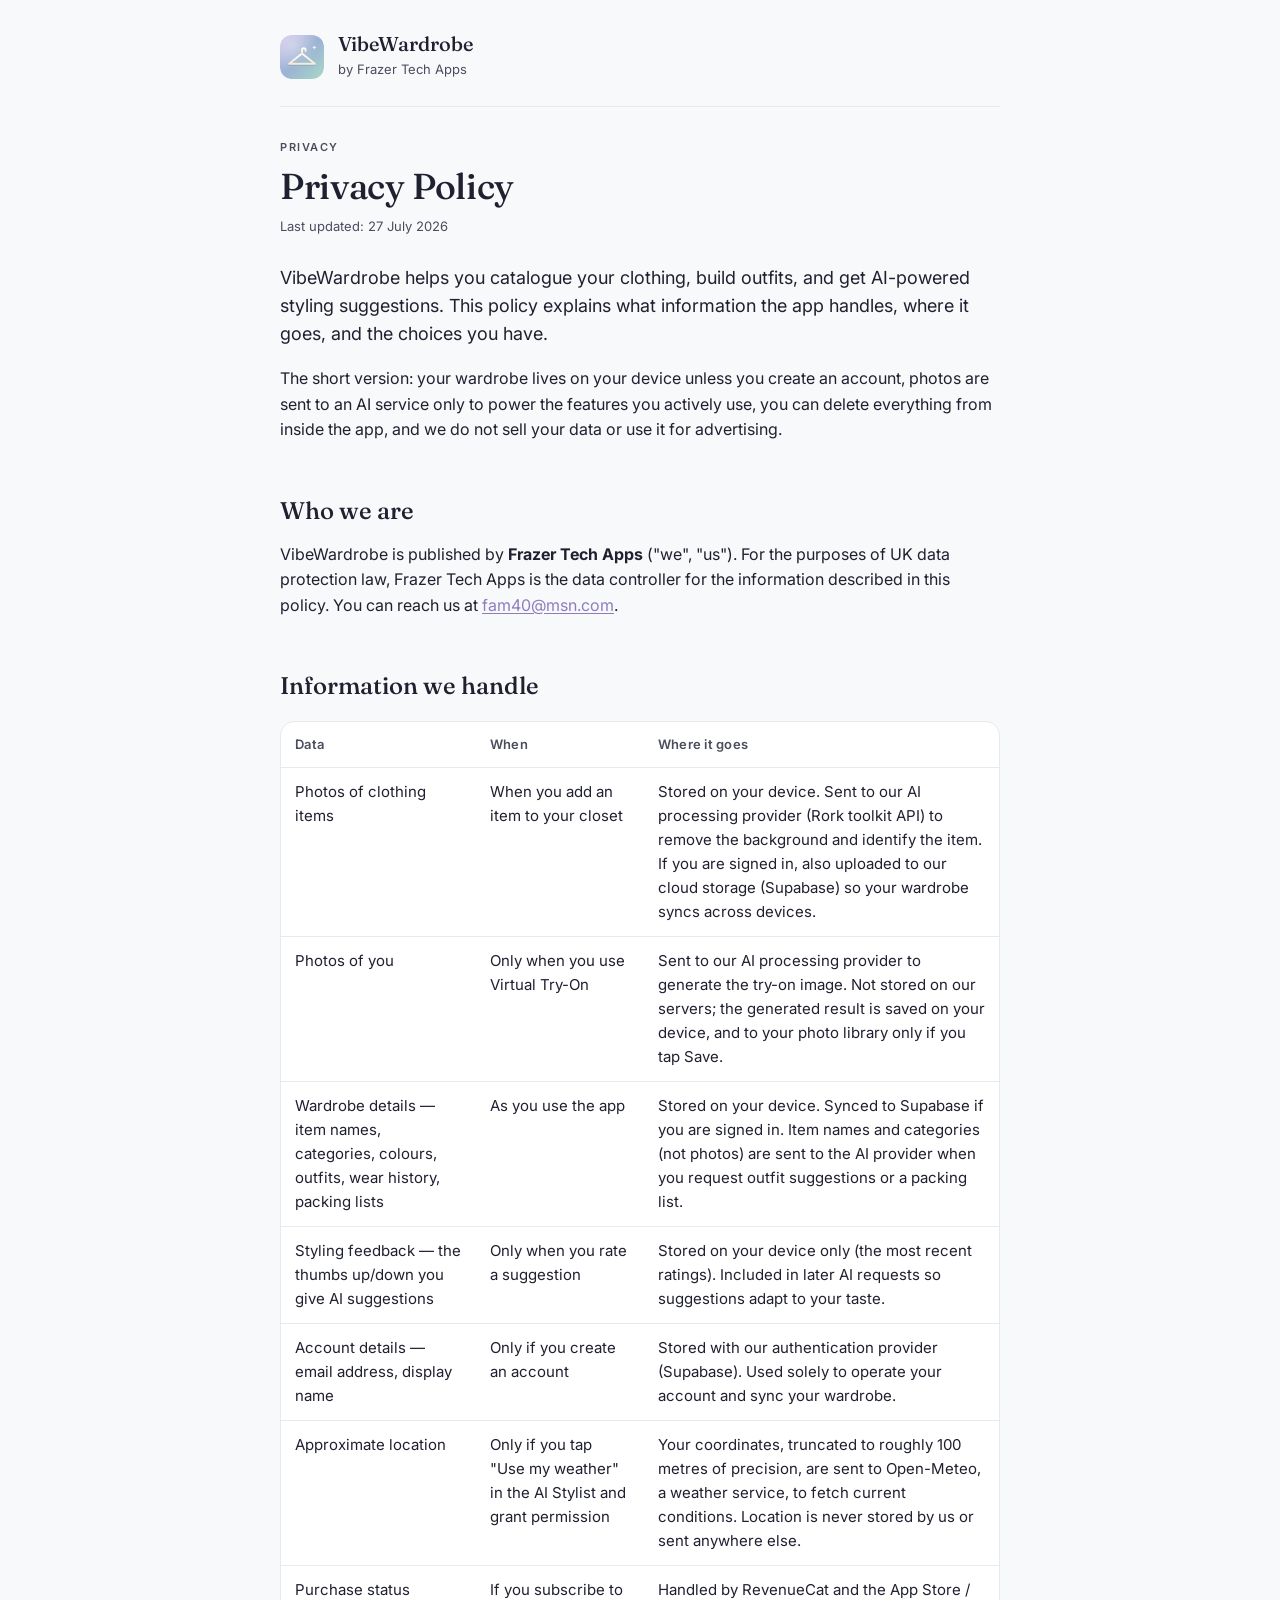
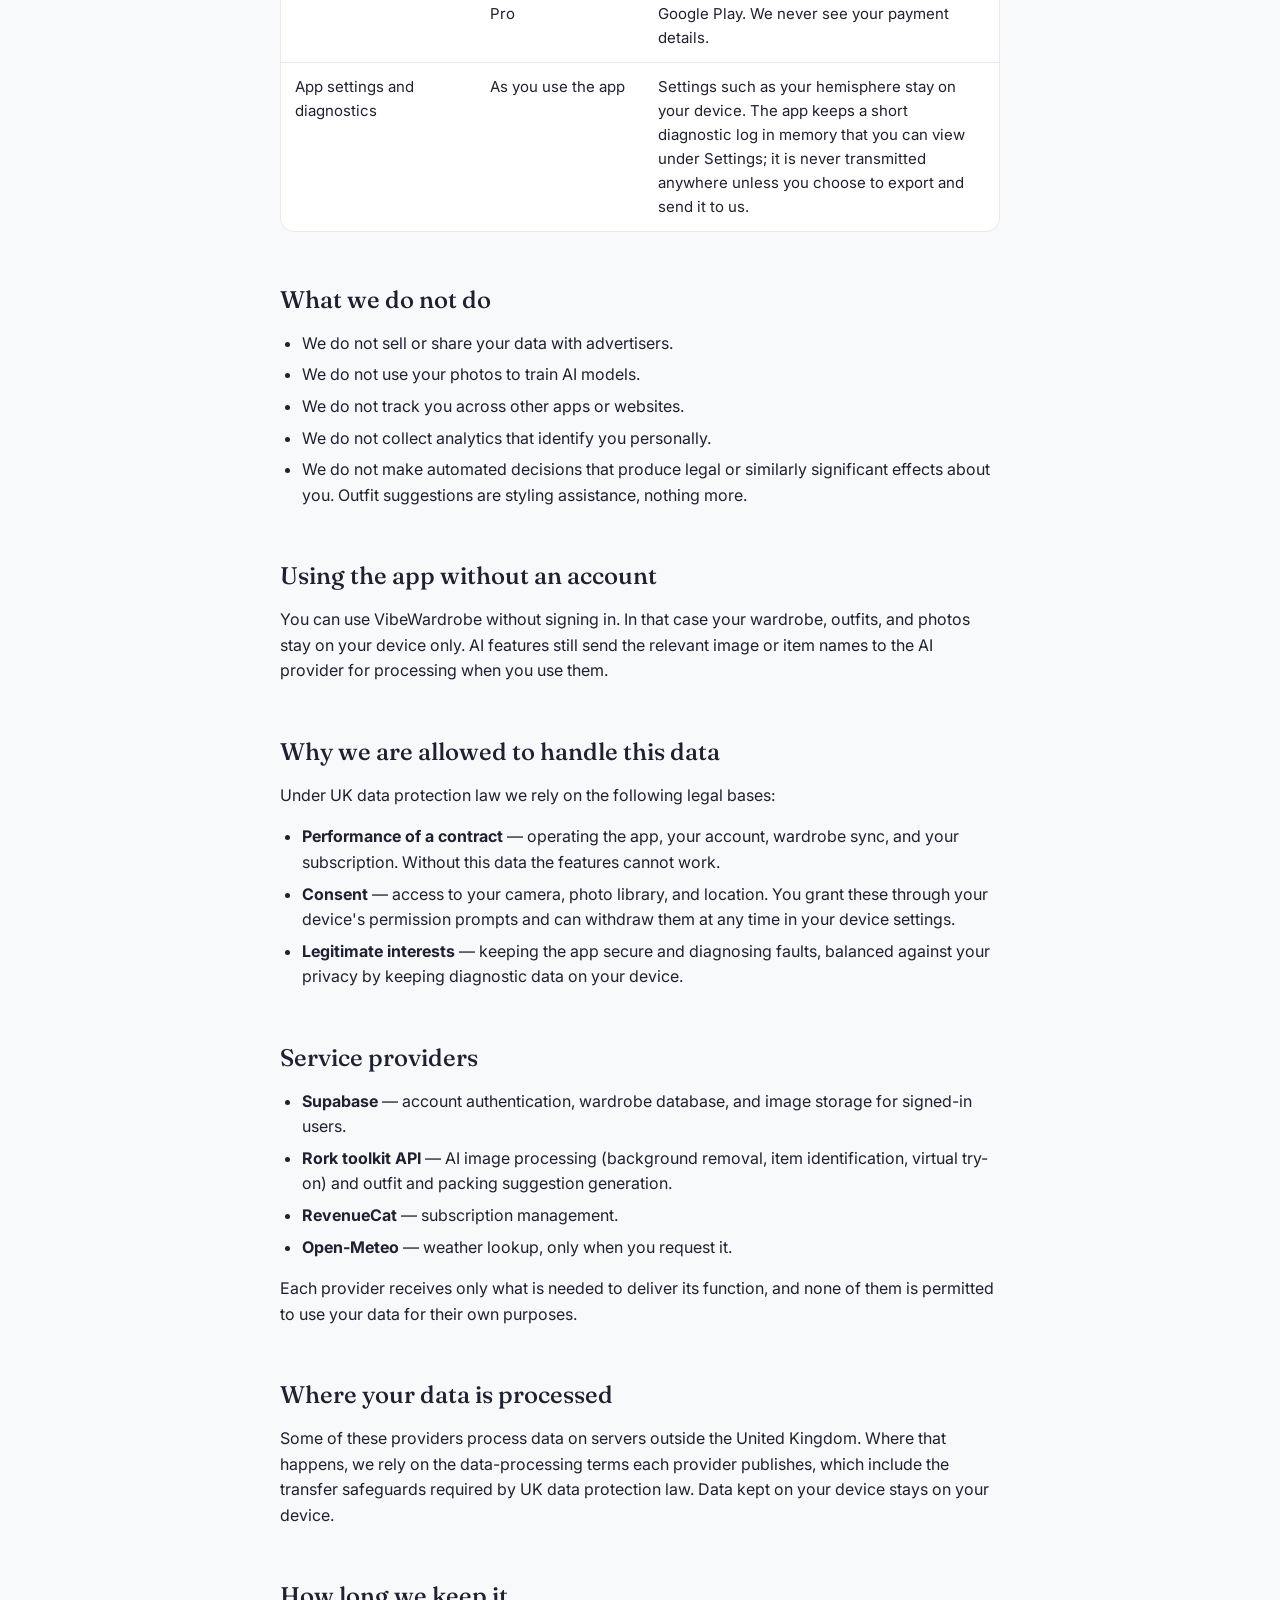
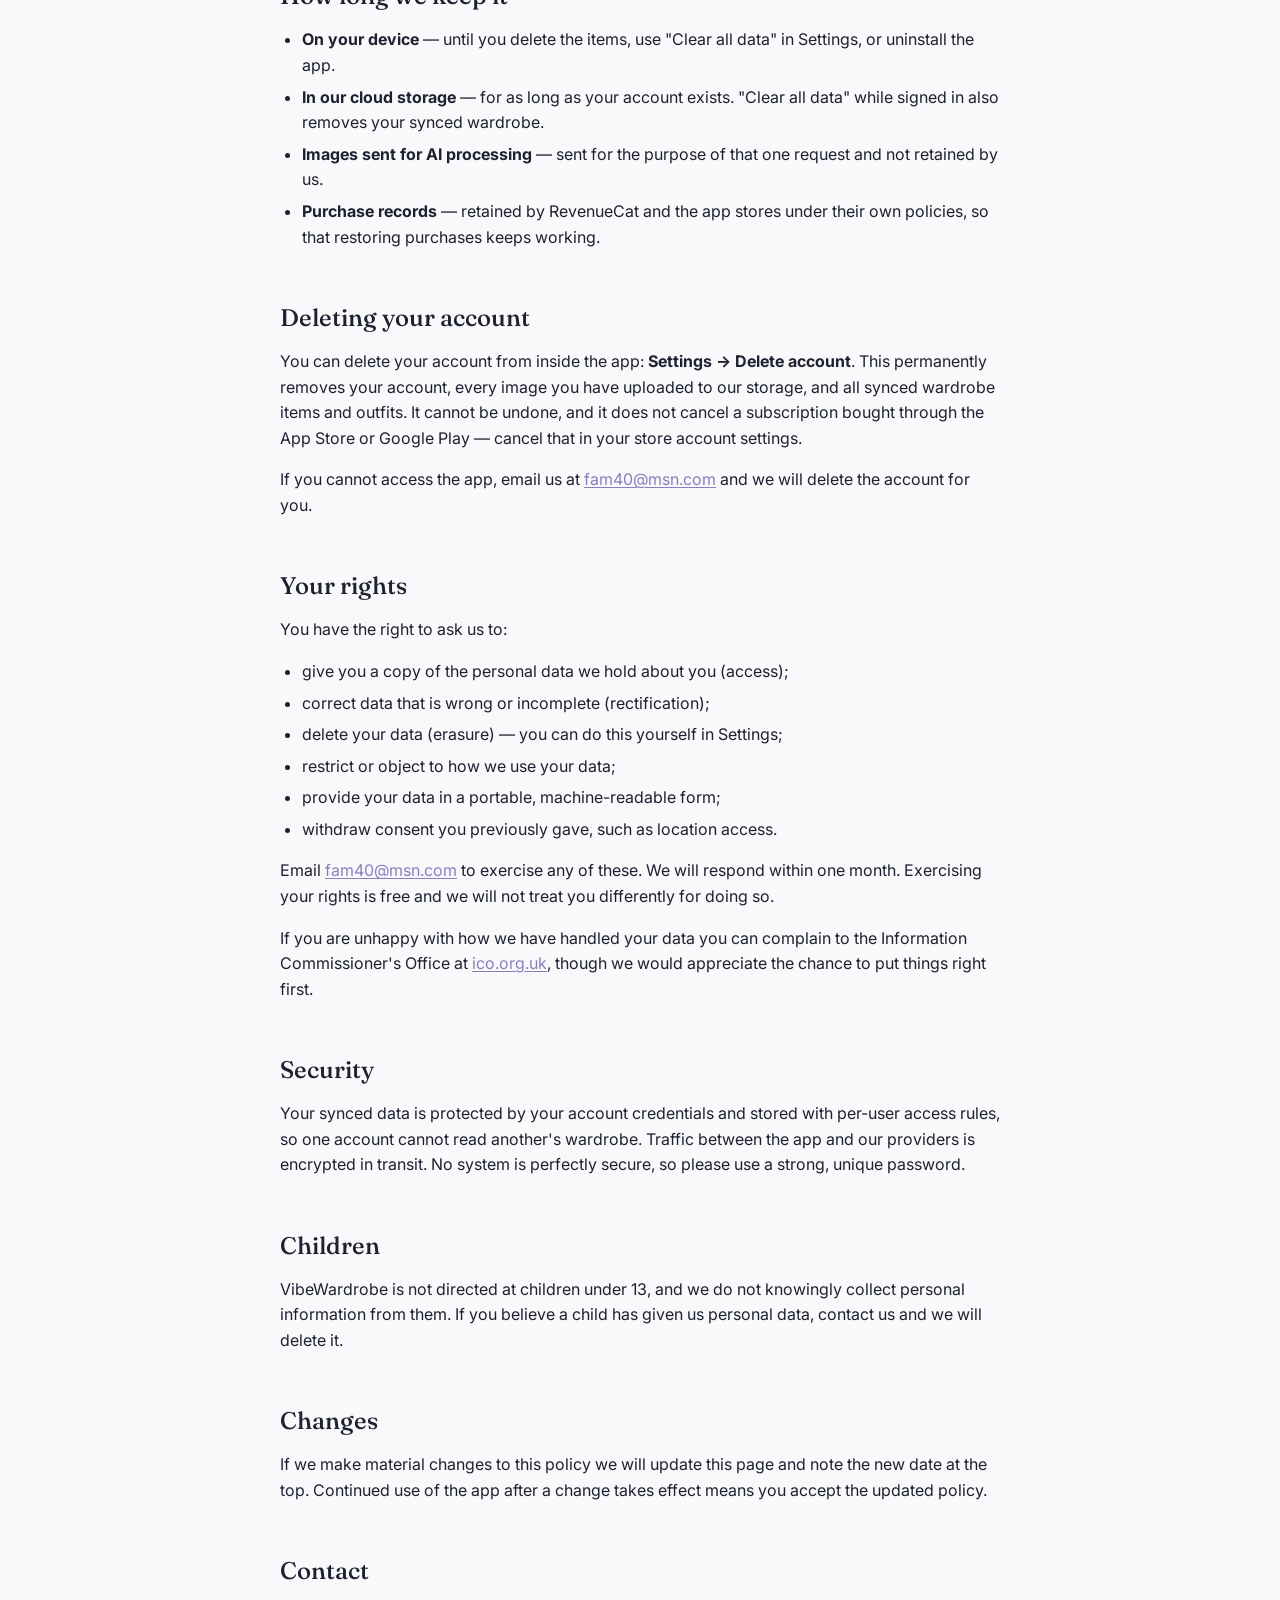
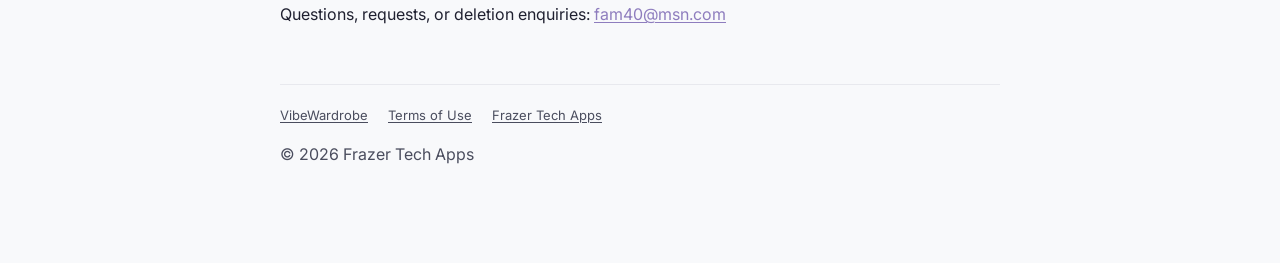
==== vibewardrobe/privacy.html @ 7912d41c "Publish VibeWardrobe legal documents as GitHub Pages Sets frazertechapps up as the document site for" ====
<!DOCTYPE html>
<html lang="en-GB">
<head>
<meta charset="utf-8">
<meta name="viewport" content="width=device-width, initial-scale=1">
<title>VibeWardrobe — Privacy Policy</title>
<meta name="description" content="How the VibeWardrobe app handles your photos, wardrobe data, and account information.">
<link rel="icon" href="../assets/vibewardrobe-icon.svg" type="image/svg+xml">
<link rel="alternate icon" href="../assets/vibewardrobe-icon-64.png">
<link rel="preconnect" href="https://fonts.googleapis.com">
<link rel="preconnect" href="https://fonts.gstatic.com" crossorigin>
<link href="https://fonts.googleapis.com/css2?family=Fraunces:opsz,wght@9..144,400;9..144,500;9..144,600&family=Inter:wght@400;500;600&display=swap" rel="stylesheet">
<link rel="stylesheet" href="../assets/style.css">
</head>
<body>
<div class="wrap">

<header class="masthead">
  <img src="../assets/vibewardrobe-icon.svg" alt="">
  <div class="titles">
    <a href="./"><span class="app">VibeWardrobe</span></a>
    <span class="publisher">by Frazer Tech Apps</span>
  </div>
</header>

<p class="eyebrow">Privacy</p>
<h1>Privacy Policy</h1>
<p class="updated">Last updated: 27 July 2026</p>

<p class="lede">VibeWardrobe helps you catalogue your clothing, build outfits, and get AI-powered styling suggestions. This policy explains what information the app handles, where it goes, and the choices you have.</p>

<p>The short version: your wardrobe lives on your device unless you create an account, photos are sent to an AI service only to power the features you actively use, you can delete everything from inside the app, and we do not sell your data or use it for advertising.</p>

<h2>Who we are</h2>
<p>VibeWardrobe is published by <strong>Frazer Tech Apps</strong> ("we", "us"). For the purposes of UK data protection law, Frazer Tech Apps is the data controller for the information described in this policy. You can reach us at <a href="mailto:fam40@msn.com">fam40@msn.com</a>.</p>

<h2>Information we handle</h2>
<div class="table-scroll">
<table>
  <tr><th>Data</th><th>When</th><th>Where it goes</th></tr>
  <tr>
    <td>Photos of clothing items</td>
    <td>When you add an item to your closet</td>
    <td>Stored on your device. Sent to our AI processing provider (Rork toolkit API) to remove the background and identify the item. If you are signed in, also uploaded to our cloud storage (Supabase) so your wardrobe syncs across devices.</td>
  </tr>
  <tr>
    <td>Photos of you</td>
    <td>Only when you use Virtual Try-On</td>
    <td>Sent to our AI processing provider to generate the try-on image. Not stored on our servers; the generated result is saved on your device, and to your photo library only if you tap Save.</td>
  </tr>
  <tr>
    <td>Wardrobe details — item names, categories, colours, outfits, wear history, packing lists</td>
    <td>As you use the app</td>
    <td>Stored on your device. Synced to Supabase if you are signed in. Item names and categories (not photos) are sent to the AI provider when you request outfit suggestions or a packing list.</td>
  </tr>
  <tr>
    <td>Styling feedback — the thumbs up/down you give AI suggestions</td>
    <td>Only when you rate a suggestion</td>
    <td>Stored on your device only (the most recent ratings). Included in later AI requests so suggestions adapt to your taste.</td>
  </tr>
  <tr>
    <td>Account details — email address, display name</td>
    <td>Only if you create an account</td>
    <td>Stored with our authentication provider (Supabase). Used solely to operate your account and sync your wardrobe.</td>
  </tr>
  <tr>
    <td>Approximate location</td>
    <td>Only if you tap "Use my weather" in the AI Stylist and grant permission</td>
    <td>Your coordinates, truncated to roughly 100 metres of precision, are sent to Open-Meteo, a weather service, to fetch current conditions. Location is never stored by us or sent anywhere else.</td>
  </tr>
  <tr>
    <td>Purchase status</td>
    <td>If you subscribe to Pro</td>
    <td>Handled by RevenueCat and the App Store / Google Play. We never see your payment details.</td>
  </tr>
  <tr>
    <td>App settings and diagnostics</td>
    <td>As you use the app</td>
    <td>Settings such as your hemisphere stay on your device. The app keeps a short diagnostic log in memory that you can view under Settings; it is never transmitted anywhere unless you choose to export and send it to us.</td>
  </tr>
</table>
</div>

<h2>What we do not do</h2>
<ul>
  <li>We do not sell or share your data with advertisers.</li>
  <li>We do not use your photos to train AI models.</li>
  <li>We do not track you across other apps or websites.</li>
  <li>We do not collect analytics that identify you personally.</li>
  <li>We do not make automated decisions that produce legal or similarly significant effects about you. Outfit suggestions are styling assistance, nothing more.</li>
</ul>

<h2>Using the app without an account</h2>
<p>You can use VibeWardrobe without signing in. In that case your wardrobe, outfits, and photos stay on your device only. AI features still send the relevant image or item names to the AI provider for processing when you use them.</p>

<h2>Why we are allowed to handle this data</h2>
<p>Under UK data protection law we rely on the following legal bases:</p>
<ul>
  <li><strong>Performance of a contract</strong> — operating the app, your account, wardrobe sync, and your subscription. Without this data the features cannot work.</li>
  <li><strong>Consent</strong> — access to your camera, photo library, and location. You grant these through your device's permission prompts and can withdraw them at any time in your device settings.</li>
  <li><strong>Legitimate interests</strong> — keeping the app secure and diagnosing faults, balanced against your privacy by keeping diagnostic data on your device.</li>
</ul>

<h2>Service providers</h2>
<ul>
  <li><strong>Supabase</strong> — account authentication, wardrobe database, and image storage for signed-in users.</li>
  <li><strong>Rork toolkit API</strong> — AI image processing (background removal, item identification, virtual try-on) and outfit and packing suggestion generation.</li>
  <li><strong>RevenueCat</strong> — subscription management.</li>
  <li><strong>Open-Meteo</strong> — weather lookup, only when you request it.</li>
</ul>
<p>Each provider receives only what is needed to deliver its function, and none of them is permitted to use your data for their own purposes.</p>

<h2>Where your data is processed</h2>
<p>Some of these providers process data on servers outside the United Kingdom. Where that happens, we rely on the data-processing terms each provider publishes, which include the transfer safeguards required by UK data protection law. Data kept on your device stays on your device.</p>

<h2>How long we keep it</h2>
<ul>
  <li><strong>On your device</strong> — until you delete the items, use "Clear all data" in Settings, or uninstall the app.</li>
  <li><strong>In our cloud storage</strong> — for as long as your account exists. "Clear all data" while signed in also removes your synced wardrobe.</li>
  <li><strong>Images sent for AI processing</strong> — sent for the purpose of that one request and not retained by us.</li>
  <li><strong>Purchase records</strong> — retained by RevenueCat and the app stores under their own policies, so that restoring purchases keeps working.</li>
</ul>

<h2>Deleting your account</h2>
<p>You can delete your account from inside the app: <strong>Settings → Delete account</strong>. This permanently removes your account, every image you have uploaded to our storage, and all synced wardrobe items and outfits. It cannot be undone, and it does not cancel a subscription bought through the App Store or Google Play — cancel that in your store account settings.</p>
<p>If you cannot access the app, email us at <a href="mailto:fam40@msn.com">fam40@msn.com</a> and we will delete the account for you.</p>

<h2>Your rights</h2>
<p>You have the right to ask us to:</p>
<ul>
  <li>give you a copy of the personal data we hold about you (access);</li>
  <li>correct data that is wrong or incomplete (rectification);</li>
  <li>delete your data (erasure) — you can do this yourself in Settings;</li>
  <li>restrict or object to how we use your data;</li>
  <li>provide your data in a portable, machine-readable form;</li>
  <li>withdraw consent you previously gave, such as location access.</li>
</ul>
<p>Email <a href="mailto:fam40@msn.com">fam40@msn.com</a> to exercise any of these. We will respond within one month. Exercising your rights is free and we will not treat you differently for doing so.</p>
<p>If you are unhappy with how we have handled your data you can complain to the Information Commissioner's Office at <a href="https://ico.org.uk/make-a-complaint/">ico.org.uk</a>, though we would appreciate the chance to put things right first.</p>

<h2>Security</h2>
<p>Your synced data is protected by your account credentials and stored with per-user access rules, so one account cannot read another's wardrobe. Traffic between the app and our providers is encrypted in transit. No system is perfectly secure, so please use a strong, unique password.</p>

<h2>Children</h2>
<p>VibeWardrobe is not directed at children under 13, and we do not knowingly collect personal information from them. If you believe a child has given us personal data, contact us and we will delete it.</p>

<h2>Changes</h2>
<p>If we make material changes to this policy we will update this page and note the new date at the top. Continued use of the app after a change takes effect means you accept the updated policy.</p>

<h2>Contact</h2>
<p>Questions, requests, or deletion enquiries: <a href="mailto:fam40@msn.com">fam40@msn.com</a></p>

<footer class="footer">
  <nav>
    <a href="./">VibeWardrobe</a>
    <a href="./terms.html">Terms of Use</a>
    <a href="../">Frazer Tech Apps</a>
  </nav>
  <p>© 2026 Frazer Tech Apps</p>
</footer>

</div>
</body>
</html>
---- assets/style.css ----
/*
 * Shared styling for the Frazer Tech Apps document site.
 *
 * Palette and type scale follow the VibeWardrobe brand reference
 * (rork-vibewardrobe/BRANDING.md). Fonts are loaded from Google Fonts
 * where available and fall back to system faces everywhere else, so the
 * pages stay readable offline and in App Store review tooling.
 */

:root {
  color-scheme: light dark;

  --vw-lavender-300: #B8A9D9;
  --vw-lavender-500: #8E7DBE;
  --vw-lavender-700: #6A5C95;
  --vw-mint-200: #B8DDD0;
  --vw-cream-50: #FFFDF7;
  --vw-cream-100: #F5EFE0;

  --vw-ink: #1F2030;
  --vw-slate: #4A4D5E;
  --vw-cloud: #E8E9EE;
  --vw-snow: #F8F9FB;
  --vw-white: #FFFFFF;

  --vw-font-display: "Fraunces", "Cormorant Garamond", Georgia, serif;
  --vw-font-body: "Inter", system-ui, -apple-system, "Segoe UI", Roboto, sans-serif;

  --vw-bg: var(--vw-snow);
  --vw-surface: var(--vw-white);
  --vw-text: var(--vw-ink);
  --vw-text-muted: var(--vw-slate);
  --vw-border: var(--vw-cloud);
  --vw-accent: var(--vw-lavender-500);
  --vw-gradient: linear-gradient(135deg, #D4C5EC 0%, #9BB3D4 50%, #A8D9C7 100%);

  --vw-r-md: 14px;
  --vw-r-lg: 22px;
  --vw-r-pill: 999px;
  --vw-shadow-1: 0 1px 2px rgba(31, 32, 48, .06), 0 2px 6px rgba(31, 32, 48, .04);
}

@media (prefers-color-scheme: dark) {
  :root {
    --vw-bg: #14151E;
    --vw-surface: #1F2030;
    --vw-text: #F5EFE0;
    --vw-text-muted: #A8AAB8;
    --vw-border: #2D2E3F;
    --vw-accent: var(--vw-lavender-300);
    --vw-gradient: linear-gradient(135deg, #3A3450 0%, #2A3A52 50%, #2D4A44 100%);
    --vw-shadow-1: 0 1px 2px rgba(0, 0, 0, .3), 0 2px 6px rgba(0, 0, 0, .2);
  }
}

*, *::before, *::after { box-sizing: border-box; }

body {
  margin: 0;
  font-family: var(--vw-font-body);
  font-size: 16px;
  line-height: 1.6;
  color: var(--vw-text);
  background: var(--vw-bg);
  -webkit-font-smoothing: antialiased;
}

.wrap {
  max-width: 760px;
  margin: 0 auto;
  padding: 32px 20px 80px;
}

/* ---------- Header ---------- */

.masthead {
  display: flex;
  align-items: center;
  gap: 14px;
  padding-bottom: 24px;
  margin-bottom: 32px;
  border-bottom: 1px solid var(--vw-border);
}

.masthead img {
  width: 44px;
  height: 44px;
  border-radius: 12px;
  flex-shrink: 0;
}

.masthead .titles { min-width: 0; }

.masthead .app {
  font-family: var(--vw-font-display);
  font-size: 20px;
  font-weight: 500;
  line-height: 1.2;
  display: block;
}

.masthead .publisher {
  font-size: 13px;
  color: var(--vw-text-muted);
}

.masthead a { color: inherit; text-decoration: none; }
.masthead a:hover { color: var(--vw-accent); }

/* ---------- Typography ---------- */

h1 {
  font-family: var(--vw-font-display);
  font-size: 36px;
  font-weight: 500;
  line-height: 1.15;
  letter-spacing: -0.01em;
  margin: 0 0 8px;
}

h2 {
  font-family: var(--vw-font-display);
  font-size: 24px;
  font-weight: 500;
  line-height: 1.25;
  margin: 2.2em 0 0.6em;
}

h3 {
  font-family: var(--vw-font-body);
  font-size: 17px;
  font-weight: 600;
  margin: 1.8em 0 0.4em;
}

p, li { font-size: 16px; }
ul, ol { padding-left: 22px; }
li { margin-bottom: 6px; }

a { color: var(--vw-accent); text-underline-offset: 2px; }
a:hover { color: var(--vw-lavender-700); }

@media (prefers-color-scheme: dark) {
  a:hover { color: var(--vw-cream-100); }
}

.updated {
  color: var(--vw-text-muted);
  font-size: 13px;
  margin: 0 0 28px;
}

.lede {
  font-size: 18px;
  line-height: 1.55;
  color: var(--vw-text);
}

.eyebrow {
  font-size: 11px;
  font-weight: 600;
  letter-spacing: 0.14em;
  text-transform: uppercase;
  color: var(--vw-text-muted);
  margin: 0 0 10px;
}

/* ---------- Tables ---------- */

.table-scroll {
  overflow-x: auto;
  margin: 20px 0;
  border: 1px solid var(--vw-border);
  border-radius: var(--vw-r-md);
  background: var(--vw-surface);
}

table {
  border-collapse: collapse;
  width: 100%;
  min-width: 520px;
  font-size: 15px;
}

th, td {
  text-align: left;
  padding: 12px 14px;
  border-bottom: 1px solid var(--vw-border);
  vertical-align: top;
}

th {
  font-weight: 600;
  font-size: 13px;
  letter-spacing: 0.02em;
  color: var(--vw-text-muted);
}

tr:last-child td { border-bottom: none; }

/* ---------- Cards ---------- */

.card {
  display: block;
  padding: 20px 22px;
  border: 1px solid var(--vw-border);
  border-radius: var(--vw-r-lg);
  background: var(--vw-surface);
  box-shadow: var(--vw-shadow-1);
  text-decoration: none;
  color: inherit;
  margin-bottom: 14px;
}

a.card:hover { border-color: var(--vw-accent); }

.card .card-title {
  font-family: var(--vw-font-display);
  font-size: 20px;
  font-weight: 500;
  display: block;
  margin-bottom: 4px;
}

.card p { margin: 0; color: var(--vw-text-muted); font-size: 15px; }

.hero {
  background: var(--vw-gradient);
  border-radius: var(--vw-r-lg);
  padding: 28px 26px;
  margin-bottom: 32px;
  color: var(--vw-ink);
}

@media (prefers-color-scheme: dark) {
  .hero { color: var(--vw-cream-100); }
}

.hero h1 { margin-bottom: 6px; }
.hero p { margin: 0; font-size: 17px; }

/* ---------- Footer ---------- */

.footer {
  margin-top: 56px;
  padding-top: 20px;
  border-top: 1px solid var(--vw-border);
  font-size: 13px;
  color: var(--vw-text-muted);
}

.footer a { color: var(--vw-text-muted); }
.footer nav { margin-bottom: 8px; }
.footer nav a { margin-right: 16px; }

@media (max-width: 480px) {
  h1 { font-size: 30px; }
  h2 { font-size: 21px; }
  .wrap { padding: 24px 16px 64px; }
}
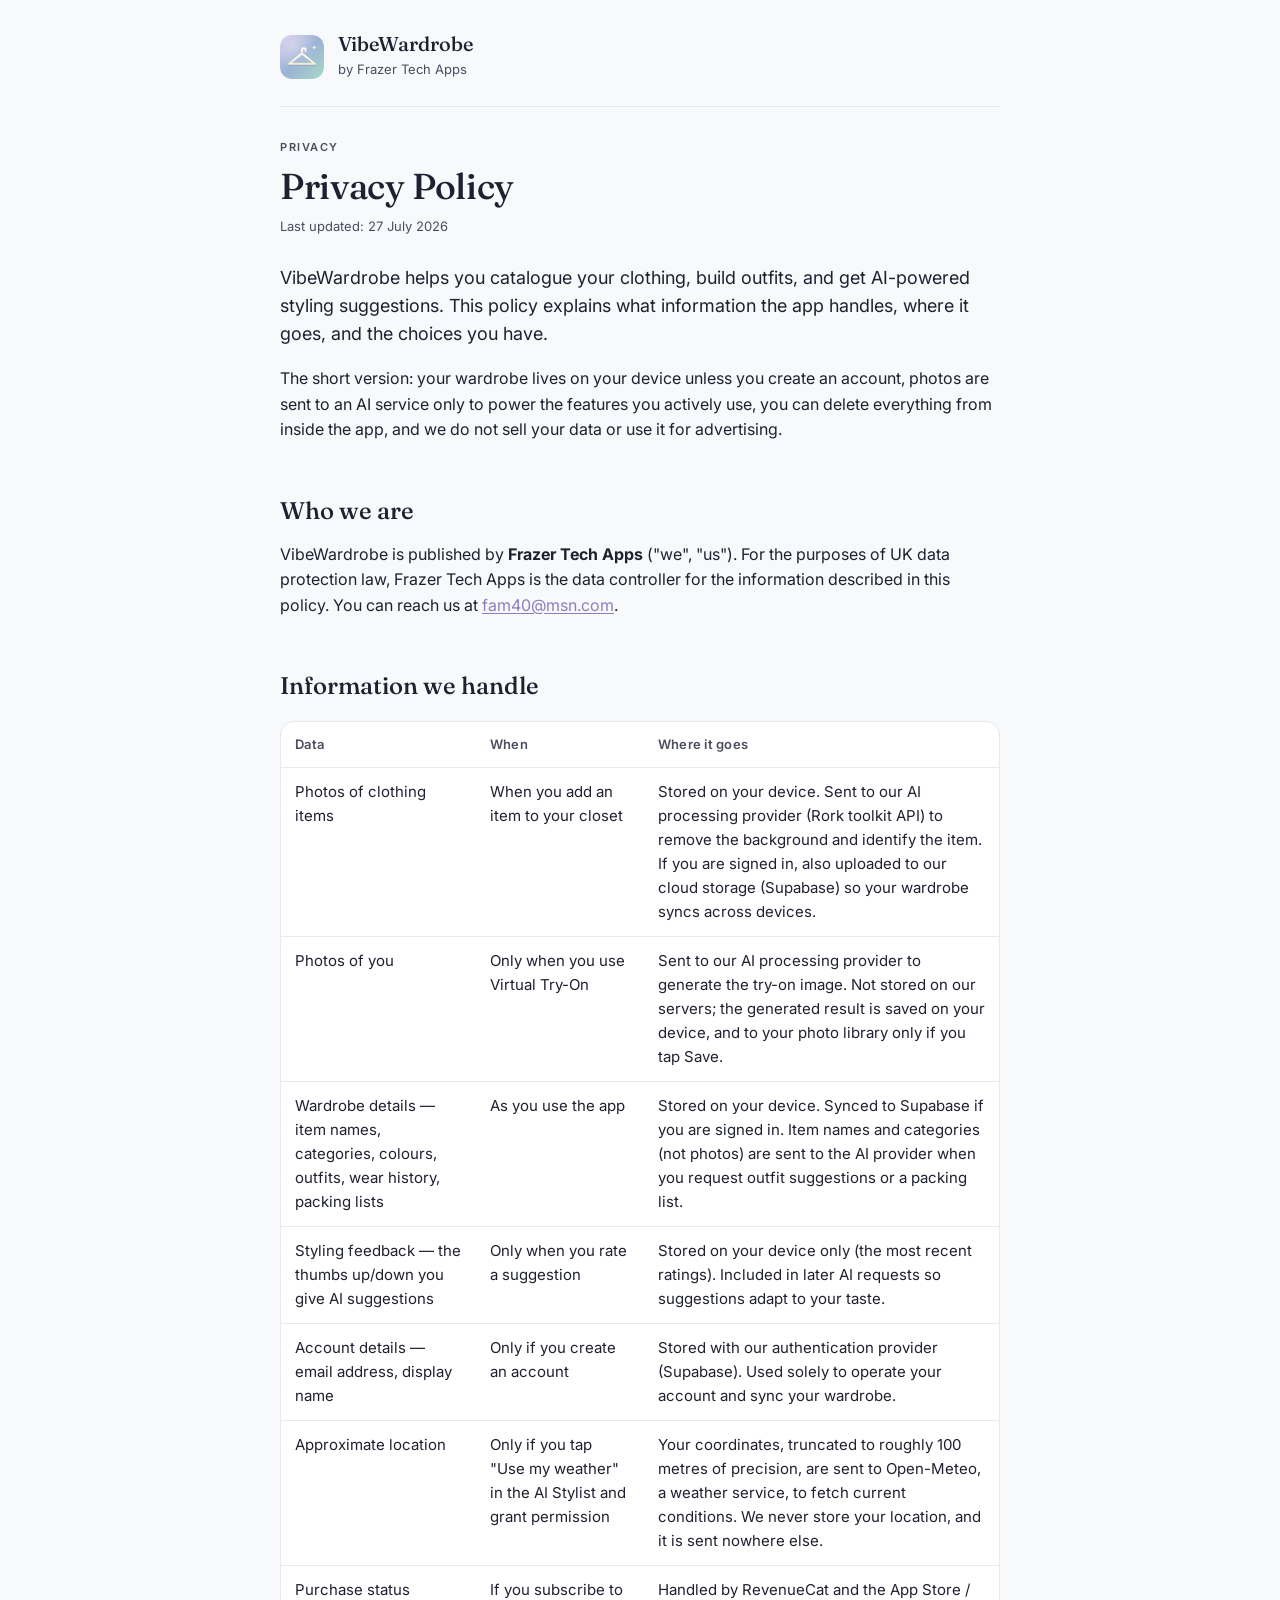
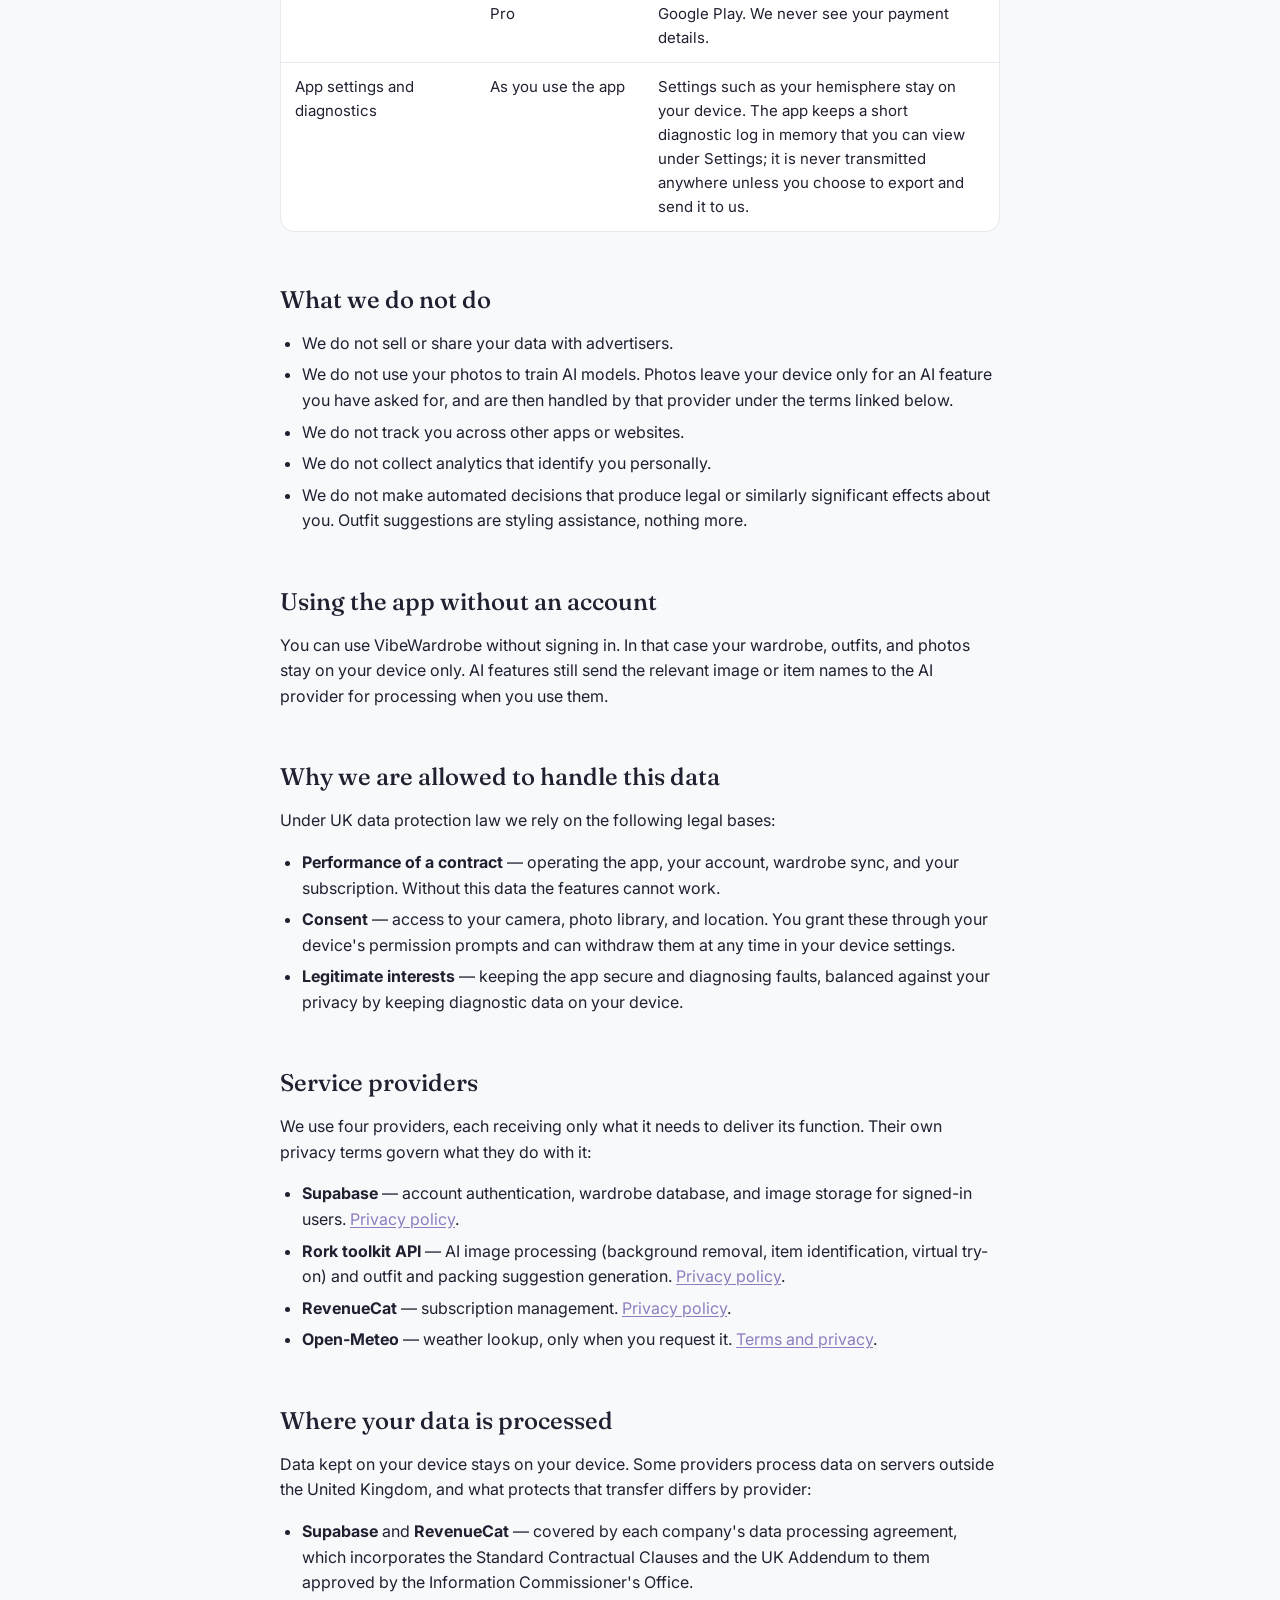
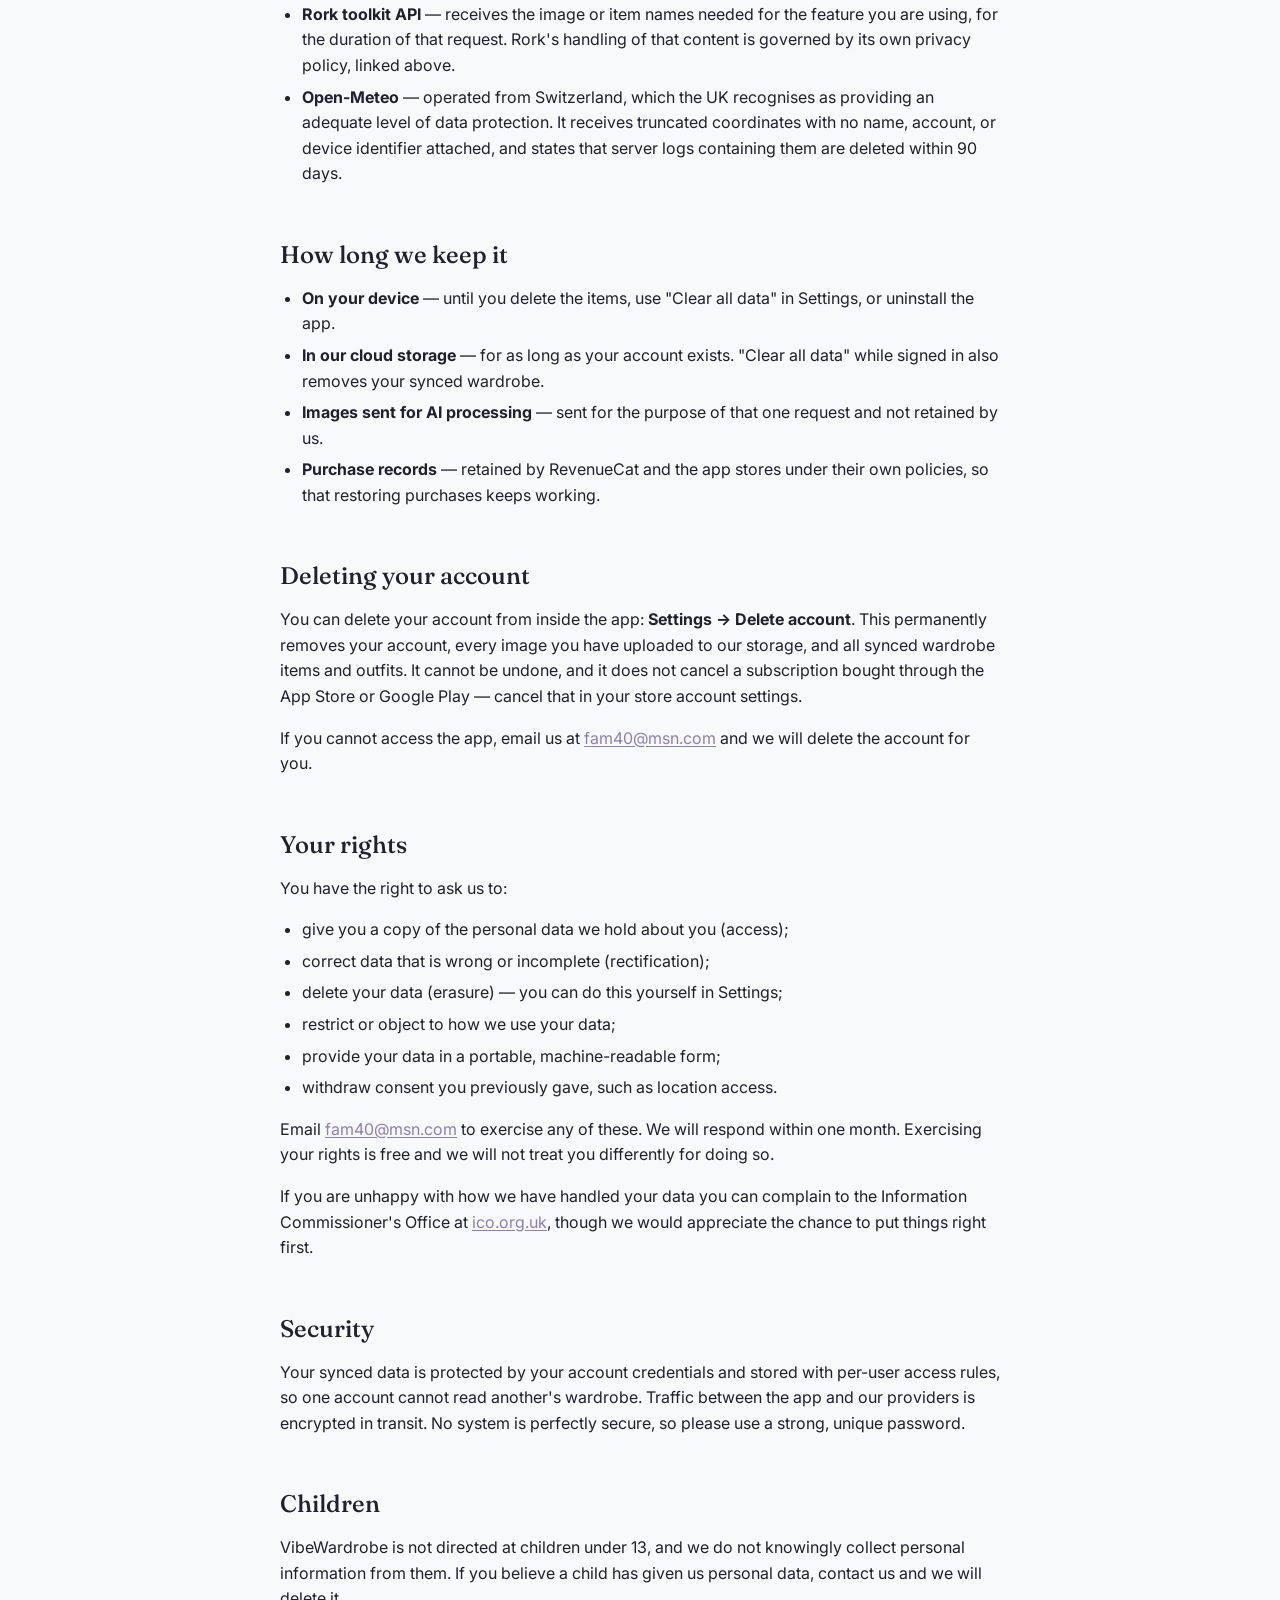
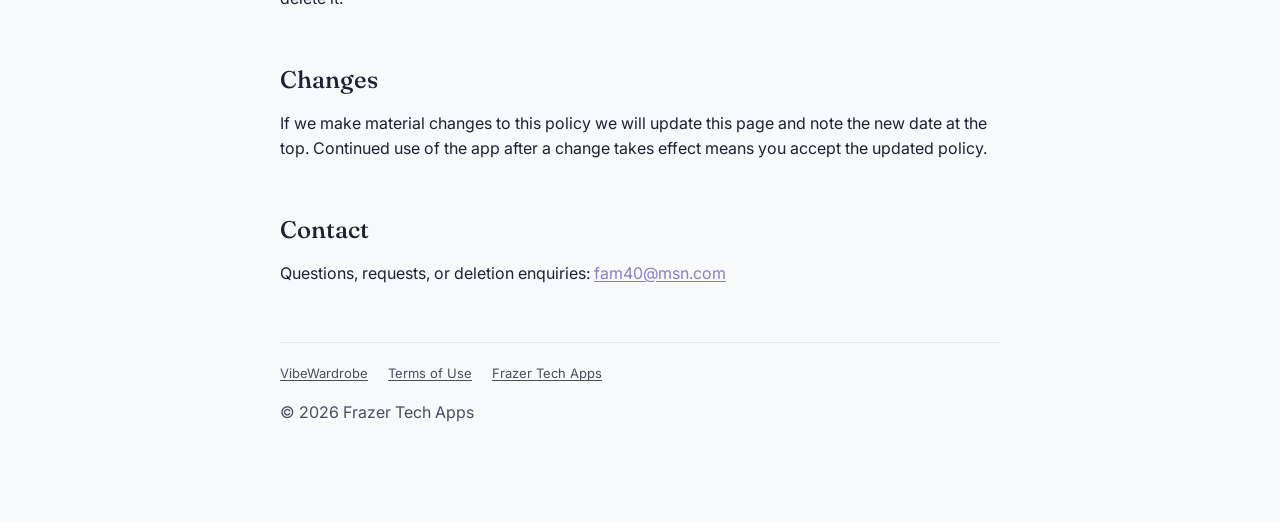
==== commit aa1757ce: "State the transfer safeguards we can actually evidence The previous wording claimed every provider p" ====
--- a/vibewardrobe/privacy.html
+++ b/vibewardrobe/privacy.html
@@ -66,7 +66,7 @@
   <tr>
     <td>Approximate location</td>
     <td>Only if you tap "Use my weather" in the AI Stylist and grant permission</td>
-    <td>Your coordinates, truncated to roughly 100 metres of precision, are sent to Open-Meteo, a weather service, to fetch current conditions. Location is never stored by us or sent anywhere else.</td>
+    <td>Your coordinates, truncated to roughly 100 metres of precision, are sent to Open-Meteo, a weather service, to fetch current conditions. We never store your location, and it is sent nowhere else.</td>
   </tr>
   <tr>
     <td>Purchase status</td>
@@ -84,7 +84,7 @@
 <h2>What we do not do</h2>
 <ul>
   <li>We do not sell or share your data with advertisers.</li>
-  <li>We do not use your photos to train AI models.</li>
+  <li>We do not use your photos to train AI models. Photos leave your device only for an AI feature you have asked for, and are then handled by that provider under the terms linked below.</li>
   <li>We do not track you across other apps or websites.</li>
   <li>We do not collect analytics that identify you personally.</li>
   <li>We do not make automated decisions that produce legal or similarly significant effects about you. Outfit suggestions are styling assistance, nothing more.</li>
@@ -102,16 +102,21 @@
 </ul>
 
 <h2>Service providers</h2>
+<p>We use four providers, each receiving only what it needs to deliver its function. Their own privacy terms govern what they do with it:</p>
 <ul>
-  <li><strong>Supabase</strong> — account authentication, wardrobe database, and image storage for signed-in users.</li>
-  <li><strong>Rork toolkit API</strong> — AI image processing (background removal, item identification, virtual try-on) and outfit and packing suggestion generation.</li>
-  <li><strong>RevenueCat</strong> — subscription management.</li>
-  <li><strong>Open-Meteo</strong> — weather lookup, only when you request it.</li>
+  <li><strong>Supabase</strong> — account authentication, wardrobe database, and image storage for signed-in users. <a href="https://supabase.com/privacy">Privacy policy</a>.</li>
+  <li><strong>Rork toolkit API</strong> — AI image processing (background removal, item identification, virtual try-on) and outfit and packing suggestion generation. <a href="https://rork.com/privacy">Privacy policy</a>.</li>
+  <li><strong>RevenueCat</strong> — subscription management. <a href="https://www.revenuecat.com/privacy">Privacy policy</a>.</li>
+  <li><strong>Open-Meteo</strong> — weather lookup, only when you request it. <a href="https://open-meteo.com/en/terms">Terms and privacy</a>.</li>
 </ul>
-<p>Each provider receives only what is needed to deliver its function, and none of them is permitted to use your data for their own purposes.</p>
 
 <h2>Where your data is processed</h2>
-<p>Some of these providers process data on servers outside the United Kingdom. Where that happens, we rely on the data-processing terms each provider publishes, which include the transfer safeguards required by UK data protection law. Data kept on your device stays on your device.</p>
+<p>Data kept on your device stays on your device. Some providers process data on servers outside the United Kingdom, and what protects that transfer differs by provider:</p>
+<ul>
+  <li><strong>Supabase</strong> and <strong>RevenueCat</strong> — covered by each company's data processing agreement, which incorporates the Standard Contractual Clauses and the UK Addendum to them approved by the Information Commissioner's Office.</li>
+  <li><strong>Rork toolkit API</strong> — receives the image or item names needed for the feature you are using, for the duration of that request. Rork's handling of that content is governed by its own privacy policy, linked above.</li>
+  <li><strong>Open-Meteo</strong> — operated from Switzerland, which the UK recognises as providing an adequate level of data protection. It receives truncated coordinates with no name, account, or device identifier attached, and states that server logs containing them are deleted within 90 days.</li>
+</ul>
 
 <h2>How long we keep it</h2>
 <ul>
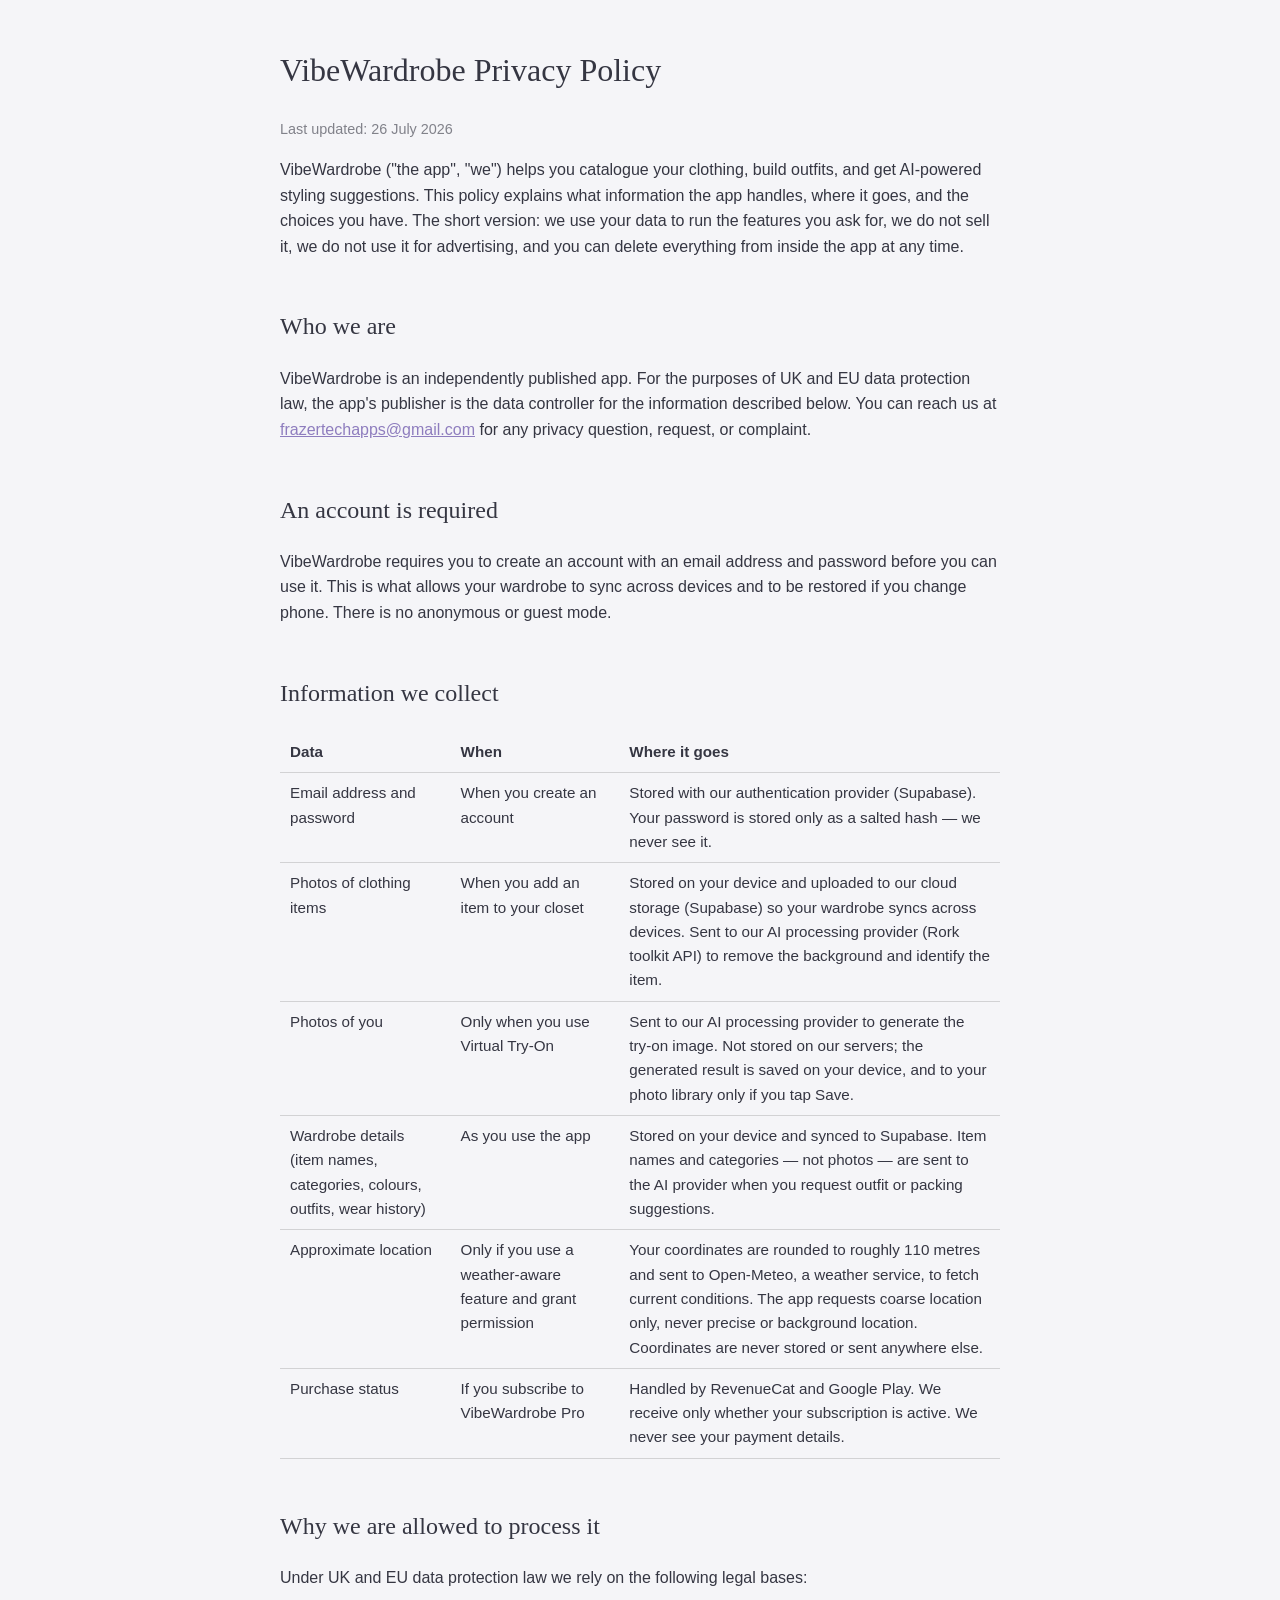
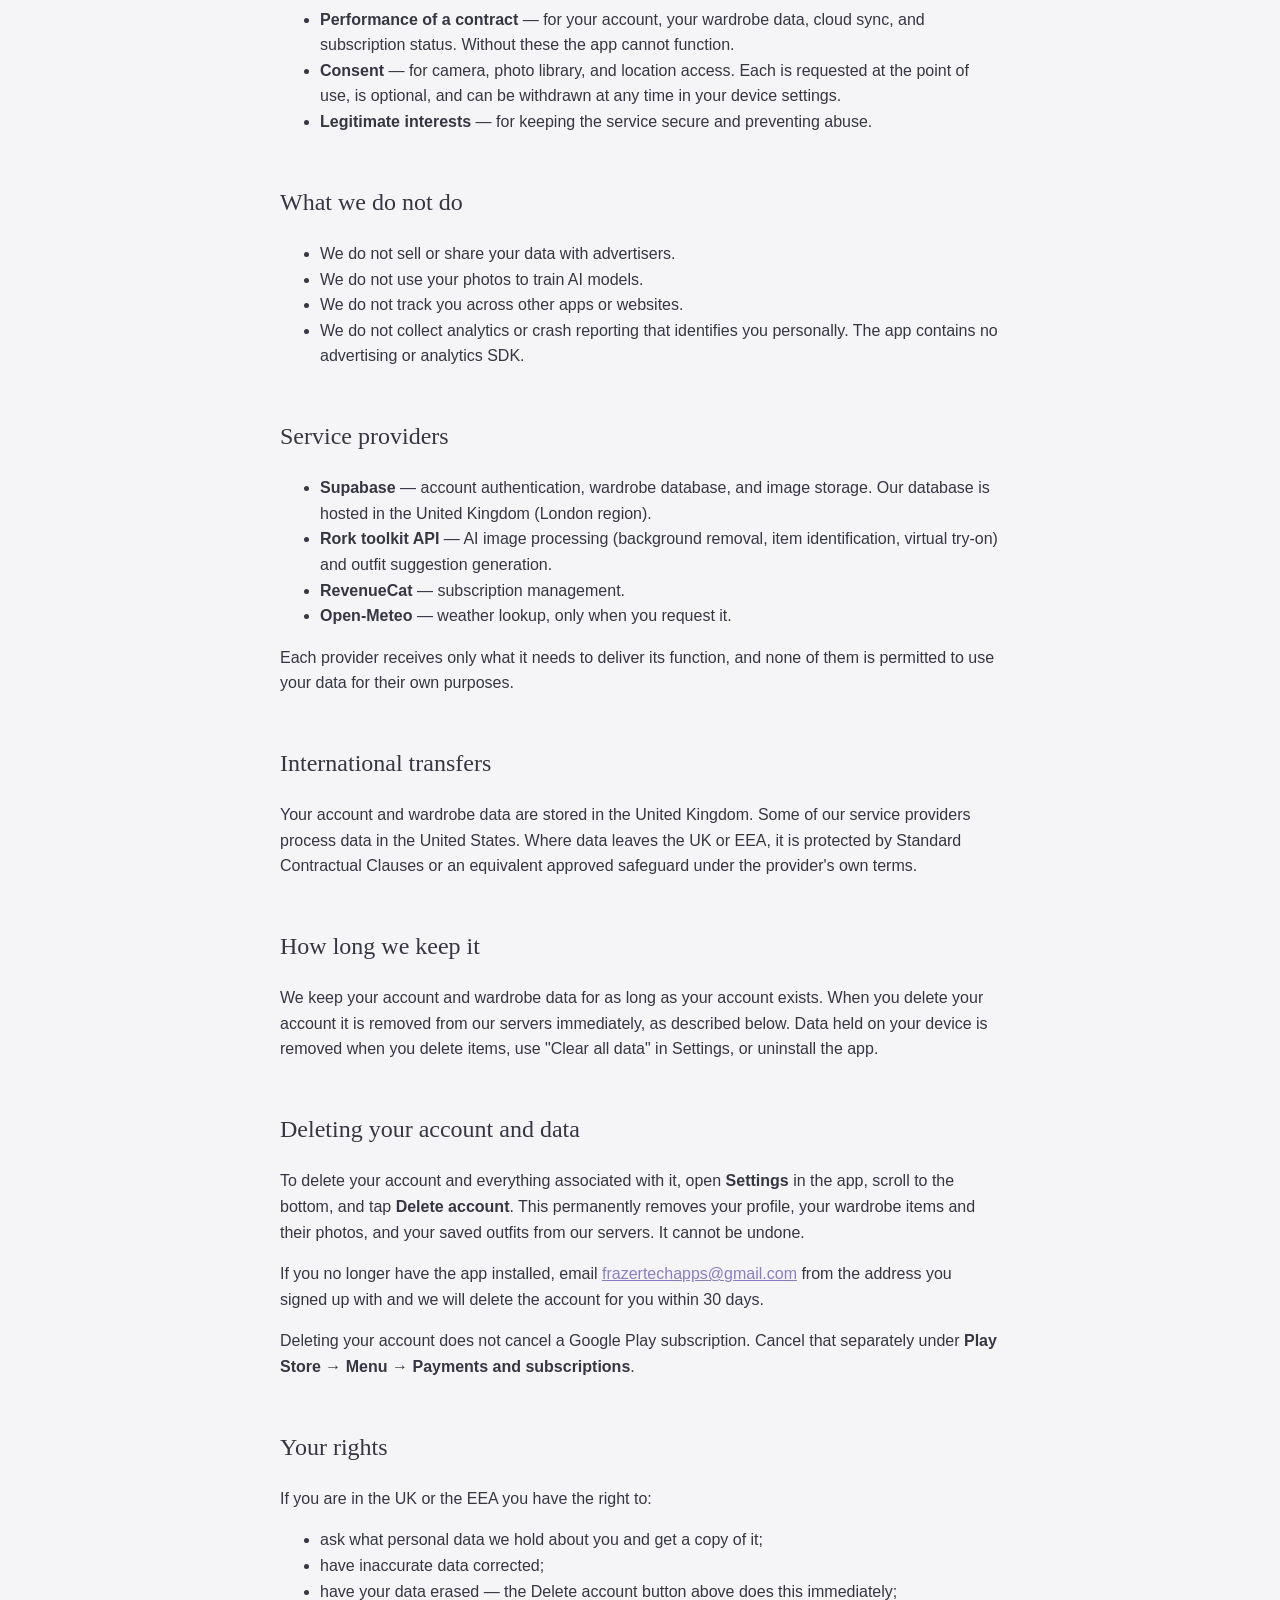
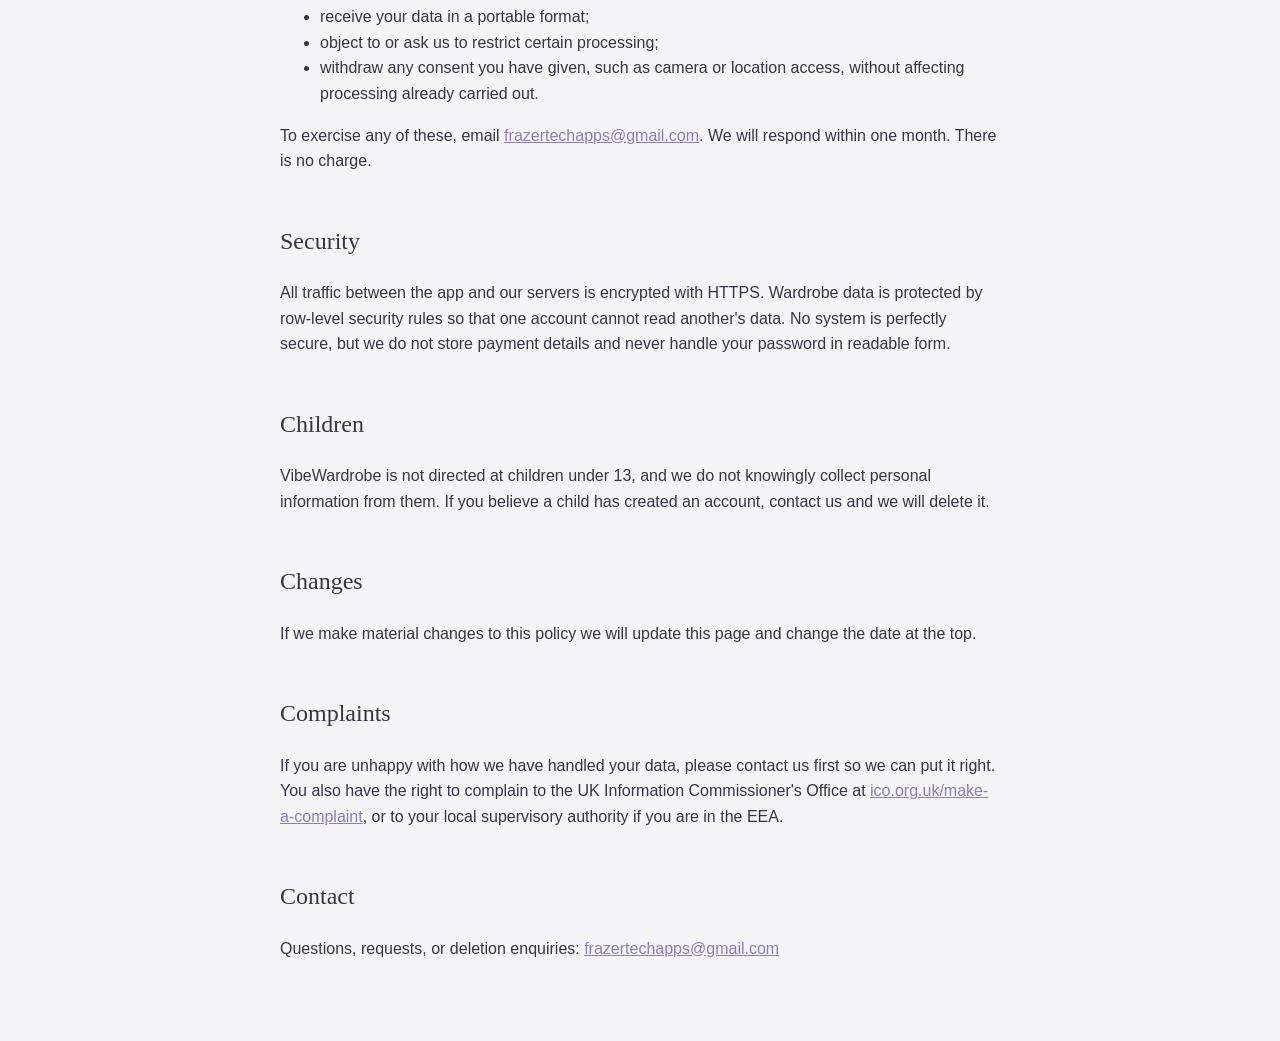
==== commit 92bdefbe: "Add VibeWardrobe support, privacy and terms pages Copied from rork-vibewardrobe/docs so the public p" ====
--- a/vibewardrobe/privacy.html
+++ b/vibewardrobe/privacy.html
@@ -1,47 +1,45 @@
 <!DOCTYPE html>
-<html lang="en-GB">
+<html lang="en">
 <head>
 <meta charset="utf-8">
 <meta name="viewport" content="width=device-width, initial-scale=1">
 <title>VibeWardrobe — Privacy Policy</title>
-<meta name="description" content="How the VibeWardrobe app handles your photos, wardrobe data, and account information.">
-<link rel="icon" href="../assets/vibewardrobe-icon.svg" type="image/svg+xml">
-<link rel="alternate icon" href="../assets/vibewardrobe-icon-64.png">
-<link rel="preconnect" href="https://fonts.googleapis.com">
-<link rel="preconnect" href="https://fonts.gstatic.com" crossorigin>
-<link href="https://fonts.googleapis.com/css2?family=Fraunces:opsz,wght@9..144,400;9..144,500;9..144,600&family=Inter:wght@400;500;600&display=swap" rel="stylesheet">
-<link rel="stylesheet" href="../assets/style.css">
+<style>
+  :root { color-scheme: light dark; }
+  body { font-family: -apple-system, "Segoe UI", Roboto, sans-serif; max-width: 720px; margin: 0 auto; padding: 24px 20px 64px; line-height: 1.6; color: #353642; background: #F5F5F8; }
+  @media (prefers-color-scheme: dark) { body { color: #ECECF4; background: #17171E; } }
+  h1 { font-family: Georgia, serif; font-weight: 500; }
+  h2 { font-family: Georgia, serif; font-weight: 500; margin-top: 2em; }
+  .updated { opacity: 0.6; font-size: 0.9em; }
+  table { border-collapse: collapse; width: 100%; font-size: 0.95em; }
+  th, td { text-align: left; padding: 8px 10px; border-bottom: 1px solid rgba(128,128,128,0.3); vertical-align: top; }
+  a { color: #8E7DBE; }
+</style>
 </head>
 <body>
-<div class="wrap">
+<h1>VibeWardrobe Privacy Policy</h1>
+<p class="updated">Last updated: 26 July 2026</p>
 
-<header class="masthead">
-  <img src="../assets/vibewardrobe-icon.svg" alt="">
-  <div class="titles">
-    <a href="./"><span class="app">VibeWardrobe</span></a>
-    <span class="publisher">by Frazer Tech Apps</span>
-  </div>
-</header>
-
-<p class="eyebrow">Privacy</p>
-<h1>Privacy Policy</h1>
-<p class="updated">Last updated: 27 July 2026</p>
-
-<p class="lede">VibeWardrobe helps you catalogue your clothing, build outfits, and get AI-powered styling suggestions. This policy explains what information the app handles, where it goes, and the choices you have.</p>
-
-<p>The short version: your wardrobe lives on your device unless you create an account, photos are sent to an AI service only to power the features you actively use, you can delete everything from inside the app, and we do not sell your data or use it for advertising.</p>
+<p>VibeWardrobe ("the app", "we") helps you catalogue your clothing, build outfits, and get AI-powered styling suggestions. This policy explains what information the app handles, where it goes, and the choices you have. The short version: we use your data to run the features you ask for, we do not sell it, we do not use it for advertising, and you can delete everything from inside the app at any time.</p>
 
 <h2>Who we are</h2>
-<p>VibeWardrobe is published by <strong>Frazer Tech Apps</strong> ("we", "us"). For the purposes of UK data protection law, Frazer Tech Apps is the data controller for the information described in this policy. You can reach us at <a href="mailto:fam40@msn.com">fam40@msn.com</a>.</p>
+<p>VibeWardrobe is an independently published app. For the purposes of UK and EU data protection law, the app's publisher is the data controller for the information described below. You can reach us at <a href="mailto:frazertechapps@gmail.com">frazertechapps@gmail.com</a> for any privacy question, request, or complaint.</p>
 
-<h2>Information we handle</h2>
-<div class="table-scroll">
+<h2>An account is required</h2>
+<p>VibeWardrobe requires you to create an account with an email address and password before you can use it. This is what allows your wardrobe to sync across devices and to be restored if you change phone. There is no anonymous or guest mode.</p>
+
+<h2>Information we collect</h2>
 <table>
   <tr><th>Data</th><th>When</th><th>Where it goes</th></tr>
   <tr>
+    <td>Email address and password</td>
+    <td>When you create an account</td>
+    <td>Stored with our authentication provider (Supabase). Your password is stored only as a salted hash — we never see it.</td>
+  </tr>
+  <tr>
     <td>Photos of clothing items</td>
     <td>When you add an item to your closet</td>
-    <td>Stored on your device. Sent to our AI processing provider (Rork toolkit API) to remove the background and identify the item. If you are signed in, also uploaded to our cloud storage (Supabase) so your wardrobe syncs across devices.</td>
+    <td>Stored on your device and uploaded to our cloud storage (Supabase) so your wardrobe syncs across devices. Sent to our AI processing provider (Rork toolkit API) to remove the background and identify the item.</td>
   </tr>
   <tr>
     <td>Photos of you</td>
@@ -49,121 +47,83 @@
     <td>Sent to our AI processing provider to generate the try-on image. Not stored on our servers; the generated result is saved on your device, and to your photo library only if you tap Save.</td>
   </tr>
   <tr>
-    <td>Wardrobe details — item names, categories, colours, outfits, wear history, packing lists</td>
+    <td>Wardrobe details (item names, categories, colours, outfits, wear history)</td>
     <td>As you use the app</td>
-    <td>Stored on your device. Synced to Supabase if you are signed in. Item names and categories (not photos) are sent to the AI provider when you request outfit suggestions or a packing list.</td>
-  </tr>
-  <tr>
-    <td>Styling feedback — the thumbs up/down you give AI suggestions</td>
-    <td>Only when you rate a suggestion</td>
-    <td>Stored on your device only (the most recent ratings). Included in later AI requests so suggestions adapt to your taste.</td>
-  </tr>
-  <tr>
-    <td>Account details — email address, display name</td>
-    <td>Only if you create an account</td>
-    <td>Stored with our authentication provider (Supabase). Used solely to operate your account and sync your wardrobe.</td>
+    <td>Stored on your device and synced to Supabase. Item names and categories — not photos — are sent to the AI provider when you request outfit or packing suggestions.</td>
   </tr>
   <tr>
     <td>Approximate location</td>
-    <td>Only if you tap "Use my weather" in the AI Stylist and grant permission</td>
-    <td>Your coordinates, truncated to roughly 100 metres of precision, are sent to Open-Meteo, a weather service, to fetch current conditions. We never store your location, and it is sent nowhere else.</td>
+    <td>Only if you use a weather-aware feature and grant permission</td>
+    <td>Your coordinates are rounded to roughly 110 metres and sent to Open-Meteo, a weather service, to fetch current conditions. The app requests coarse location only, never precise or background location. Coordinates are never stored or sent anywhere else.</td>
   </tr>
   <tr>
     <td>Purchase status</td>
-    <td>If you subscribe to Pro</td>
-    <td>Handled by RevenueCat and the App Store / Google Play. We never see your payment details.</td>
-  </tr>
-  <tr>
-    <td>App settings and diagnostics</td>
-    <td>As you use the app</td>
-    <td>Settings such as your hemisphere stay on your device. The app keeps a short diagnostic log in memory that you can view under Settings; it is never transmitted anywhere unless you choose to export and send it to us.</td>
+    <td>If you subscribe to VibeWardrobe Pro</td>
+    <td>Handled by RevenueCat and Google Play. We receive only whether your subscription is active. We never see your payment details.</td>
   </tr>
 </table>
-</div>
+
+<h2>Why we are allowed to process it</h2>
+<p>Under UK and EU data protection law we rely on the following legal bases:</p>
+<ul>
+  <li><strong>Performance of a contract</strong> — for your account, your wardrobe data, cloud sync, and subscription status. Without these the app cannot function.</li>
+  <li><strong>Consent</strong> — for camera, photo library, and location access. Each is requested at the point of use, is optional, and can be withdrawn at any time in your device settings.</li>
+  <li><strong>Legitimate interests</strong> — for keeping the service secure and preventing abuse.</li>
+</ul>
 
 <h2>What we do not do</h2>
 <ul>
   <li>We do not sell or share your data with advertisers.</li>
-  <li>We do not use your photos to train AI models. Photos leave your device only for an AI feature you have asked for, and are then handled by that provider under the terms linked below.</li>
+  <li>We do not use your photos to train AI models.</li>
   <li>We do not track you across other apps or websites.</li>
-  <li>We do not collect analytics that identify you personally.</li>
-  <li>We do not make automated decisions that produce legal or similarly significant effects about you. Outfit suggestions are styling assistance, nothing more.</li>
-</ul>
-
-<h2>Using the app without an account</h2>
-<p>You can use VibeWardrobe without signing in. In that case your wardrobe, outfits, and photos stay on your device only. AI features still send the relevant image or item names to the AI provider for processing when you use them.</p>
-
-<h2>Why we are allowed to handle this data</h2>
-<p>Under UK data protection law we rely on the following legal bases:</p>
-<ul>
-  <li><strong>Performance of a contract</strong> — operating the app, your account, wardrobe sync, and your subscription. Without this data the features cannot work.</li>
-  <li><strong>Consent</strong> — access to your camera, photo library, and location. You grant these through your device's permission prompts and can withdraw them at any time in your device settings.</li>
-  <li><strong>Legitimate interests</strong> — keeping the app secure and diagnosing faults, balanced against your privacy by keeping diagnostic data on your device.</li>
+  <li>We do not collect analytics or crash reporting that identifies you personally. The app contains no advertising or analytics SDK.</li>
 </ul>
 
 <h2>Service providers</h2>
-<p>We use four providers, each receiving only what it needs to deliver its function. Their own privacy terms govern what they do with it:</p>
 <ul>
-  <li><strong>Supabase</strong> — account authentication, wardrobe database, and image storage for signed-in users. <a href="https://supabase.com/privacy">Privacy policy</a>.</li>
-  <li><strong>Rork toolkit API</strong> — AI image processing (background removal, item identification, virtual try-on) and outfit and packing suggestion generation. <a href="https://rork.com/privacy">Privacy policy</a>.</li>
-  <li><strong>RevenueCat</strong> — subscription management. <a href="https://www.revenuecat.com/privacy">Privacy policy</a>.</li>
-  <li><strong>Open-Meteo</strong> — weather lookup, only when you request it. <a href="https://open-meteo.com/en/terms">Terms and privacy</a>.</li>
+  <li><strong>Supabase</strong> — account authentication, wardrobe database, and image storage. Our database is hosted in the United Kingdom (London region).</li>
+  <li><strong>Rork toolkit API</strong> — AI image processing (background removal, item identification, virtual try-on) and outfit suggestion generation.</li>
+  <li><strong>RevenueCat</strong> — subscription management.</li>
+  <li><strong>Open-Meteo</strong> — weather lookup, only when you request it.</li>
 </ul>
+<p>Each provider receives only what it needs to deliver its function, and none of them is permitted to use your data for their own purposes.</p>
 
-<h2>Where your data is processed</h2>
-<p>Data kept on your device stays on your device. Some providers process data on servers outside the United Kingdom, and what protects that transfer differs by provider:</p>
-<ul>
-  <li><strong>Supabase</strong> and <strong>RevenueCat</strong> — covered by each company's data processing agreement, which incorporates the Standard Contractual Clauses and the UK Addendum to them approved by the Information Commissioner's Office.</li>
-  <li><strong>Rork toolkit API</strong> — receives the image or item names needed for the feature you are using, for the duration of that request. Rork's handling of that content is governed by its own privacy policy, linked above.</li>
-  <li><strong>Open-Meteo</strong> — operated from Switzerland, which the UK recognises as providing an adequate level of data protection. It receives truncated coordinates with no name, account, or device identifier attached, and states that server logs containing them are deleted within 90 days.</li>
-</ul>
+<h2>International transfers</h2>
+<p>Your account and wardrobe data are stored in the United Kingdom. Some of our service providers process data in the United States. Where data leaves the UK or EEA, it is protected by Standard Contractual Clauses or an equivalent approved safeguard under the provider's own terms.</p>
 
 <h2>How long we keep it</h2>
-<ul>
-  <li><strong>On your device</strong> — until you delete the items, use "Clear all data" in Settings, or uninstall the app.</li>
-  <li><strong>In our cloud storage</strong> — for as long as your account exists. "Clear all data" while signed in also removes your synced wardrobe.</li>
-  <li><strong>Images sent for AI processing</strong> — sent for the purpose of that one request and not retained by us.</li>
-  <li><strong>Purchase records</strong> — retained by RevenueCat and the app stores under their own policies, so that restoring purchases keeps working.</li>
-</ul>
+<p>We keep your account and wardrobe data for as long as your account exists. When you delete your account it is removed from our servers immediately, as described below. Data held on your device is removed when you delete items, use "Clear all data" in Settings, or uninstall the app.</p>
 
-<h2>Deleting your account</h2>
-<p>You can delete your account from inside the app: <strong>Settings → Delete account</strong>. This permanently removes your account, every image you have uploaded to our storage, and all synced wardrobe items and outfits. It cannot be undone, and it does not cancel a subscription bought through the App Store or Google Play — cancel that in your store account settings.</p>
-<p>If you cannot access the app, email us at <a href="mailto:fam40@msn.com">fam40@msn.com</a> and we will delete the account for you.</p>
+<h2 id="delete-account">Deleting your account and data</h2>
+<p>To delete your account and everything associated with it, open <strong>Settings</strong> in the app, scroll to the bottom, and tap <strong>Delete account</strong>. This permanently removes your profile, your wardrobe items and their photos, and your saved outfits from our servers. It cannot be undone.</p>
+<p>If you no longer have the app installed, email <a href="mailto:frazertechapps@gmail.com">frazertechapps@gmail.com</a> from the address you signed up with and we will delete the account for you within 30 days.</p>
+<p>Deleting your account does not cancel a Google Play subscription. Cancel that separately under <strong>Play Store &rarr; Menu &rarr; Payments and subscriptions</strong>.</p>
 
 <h2>Your rights</h2>
-<p>You have the right to ask us to:</p>
+<p>If you are in the UK or the EEA you have the right to:</p>
 <ul>
-  <li>give you a copy of the personal data we hold about you (access);</li>
-  <li>correct data that is wrong or incomplete (rectification);</li>
-  <li>delete your data (erasure) — you can do this yourself in Settings;</li>
-  <li>restrict or object to how we use your data;</li>
-  <li>provide your data in a portable, machine-readable form;</li>
-  <li>withdraw consent you previously gave, such as location access.</li>
+  <li>ask what personal data we hold about you and get a copy of it;</li>
+  <li>have inaccurate data corrected;</li>
+  <li>have your data erased — the Delete account button above does this immediately;</li>
+  <li>receive your data in a portable format;</li>
+  <li>object to or ask us to restrict certain processing;</li>
+  <li>withdraw any consent you have given, such as camera or location access, without affecting processing already carried out.</li>
 </ul>
-<p>Email <a href="mailto:fam40@msn.com">fam40@msn.com</a> to exercise any of these. We will respond within one month. Exercising your rights is free and we will not treat you differently for doing so.</p>
-<p>If you are unhappy with how we have handled your data you can complain to the Information Commissioner's Office at <a href="https://ico.org.uk/make-a-complaint/">ico.org.uk</a>, though we would appreciate the chance to put things right first.</p>
+<p>To exercise any of these, email <a href="mailto:frazertechapps@gmail.com">frazertechapps@gmail.com</a>. We will respond within one month. There is no charge.</p>
 
 <h2>Security</h2>
-<p>Your synced data is protected by your account credentials and stored with per-user access rules, so one account cannot read another's wardrobe. Traffic between the app and our providers is encrypted in transit. No system is perfectly secure, so please use a strong, unique password.</p>
+<p>All traffic between the app and our servers is encrypted with HTTPS. Wardrobe data is protected by row-level security rules so that one account cannot read another's data. No system is perfectly secure, but we do not store payment details and never handle your password in readable form.</p>
 
 <h2>Children</h2>
-<p>VibeWardrobe is not directed at children under 13, and we do not knowingly collect personal information from them. If you believe a child has given us personal data, contact us and we will delete it.</p>
+<p>VibeWardrobe is not directed at children under 13, and we do not knowingly collect personal information from them. If you believe a child has created an account, contact us and we will delete it.</p>
 
 <h2>Changes</h2>
-<p>If we make material changes to this policy we will update this page and note the new date at the top. Continued use of the app after a change takes effect means you accept the updated policy.</p>
+<p>If we make material changes to this policy we will update this page and change the date at the top.</p>
+
+<h2>Complaints</h2>
+<p>If you are unhappy with how we have handled your data, please contact us first so we can put it right. You also have the right to complain to the UK Information Commissioner's Office at <a href="https://ico.org.uk/make-a-complaint/">ico.org.uk/make-a-complaint</a>, or to your local supervisory authority if you are in the EEA.</p>
 
 <h2>Contact</h2>
-<p>Questions, requests, or deletion enquiries: <a href="mailto:fam40@msn.com">fam40@msn.com</a></p>
-
-<footer class="footer">
-  <nav>
-    <a href="./">VibeWardrobe</a>
-    <a href="./terms.html">Terms of Use</a>
-    <a href="../">Frazer Tech Apps</a>
-  </nav>
-  <p>© 2026 Frazer Tech Apps</p>
-</footer>
-
-</div>
+<p>Questions, requests, or deletion enquiries: <a href="mailto:frazertechapps@gmail.com">frazertechapps@gmail.com</a></p>
 </body>
 </html>
